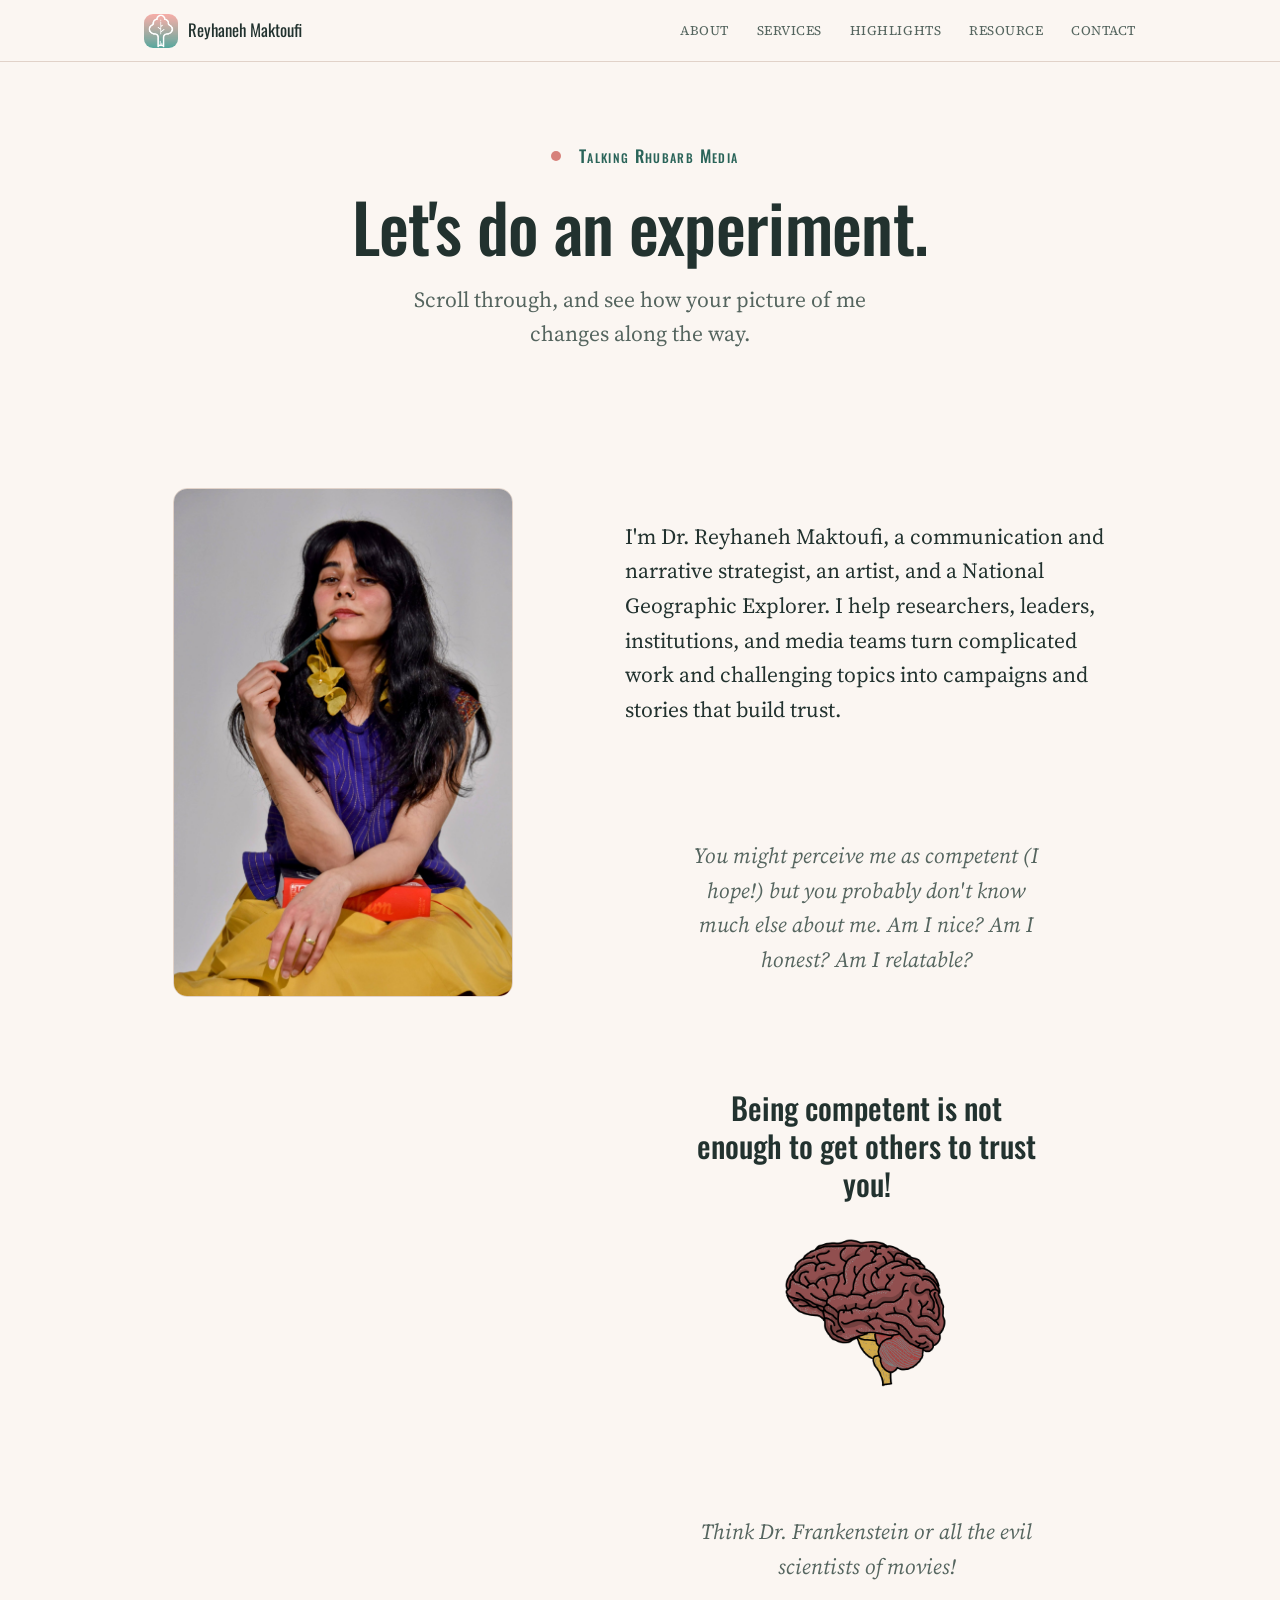
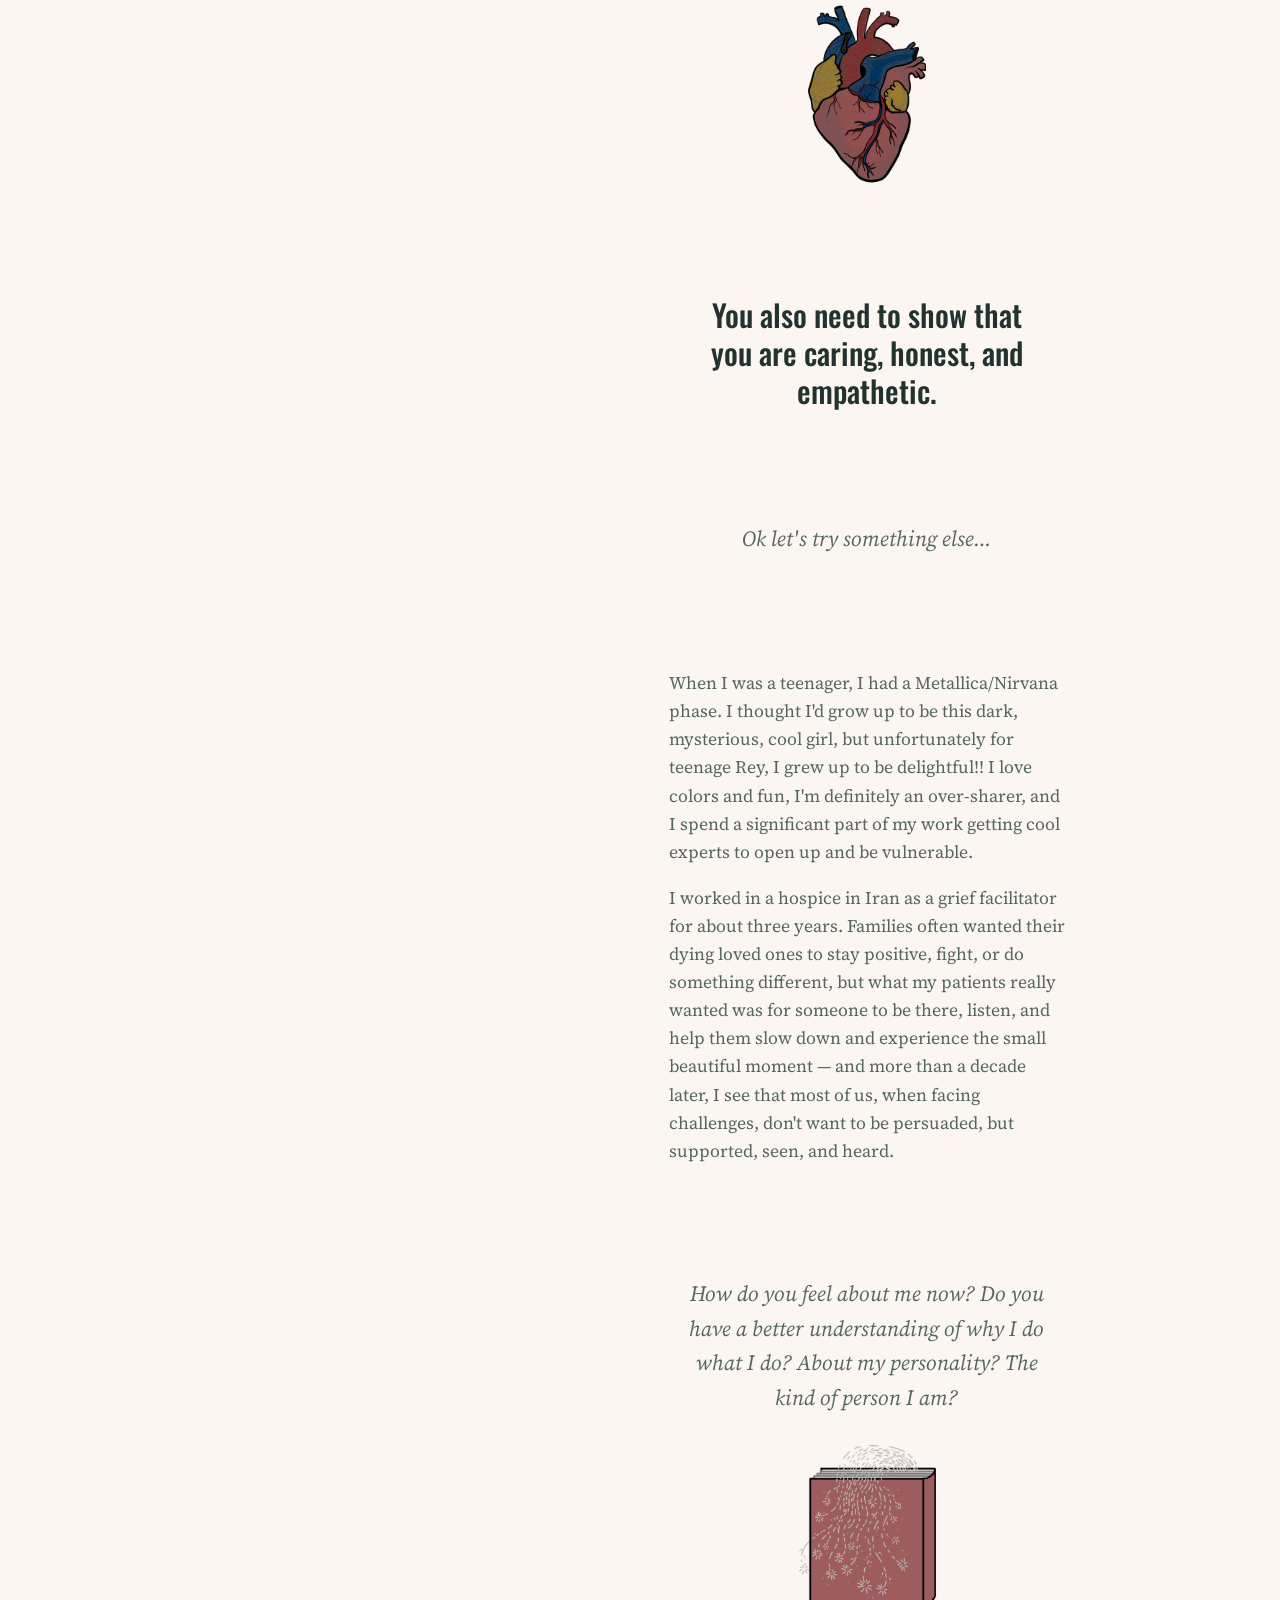
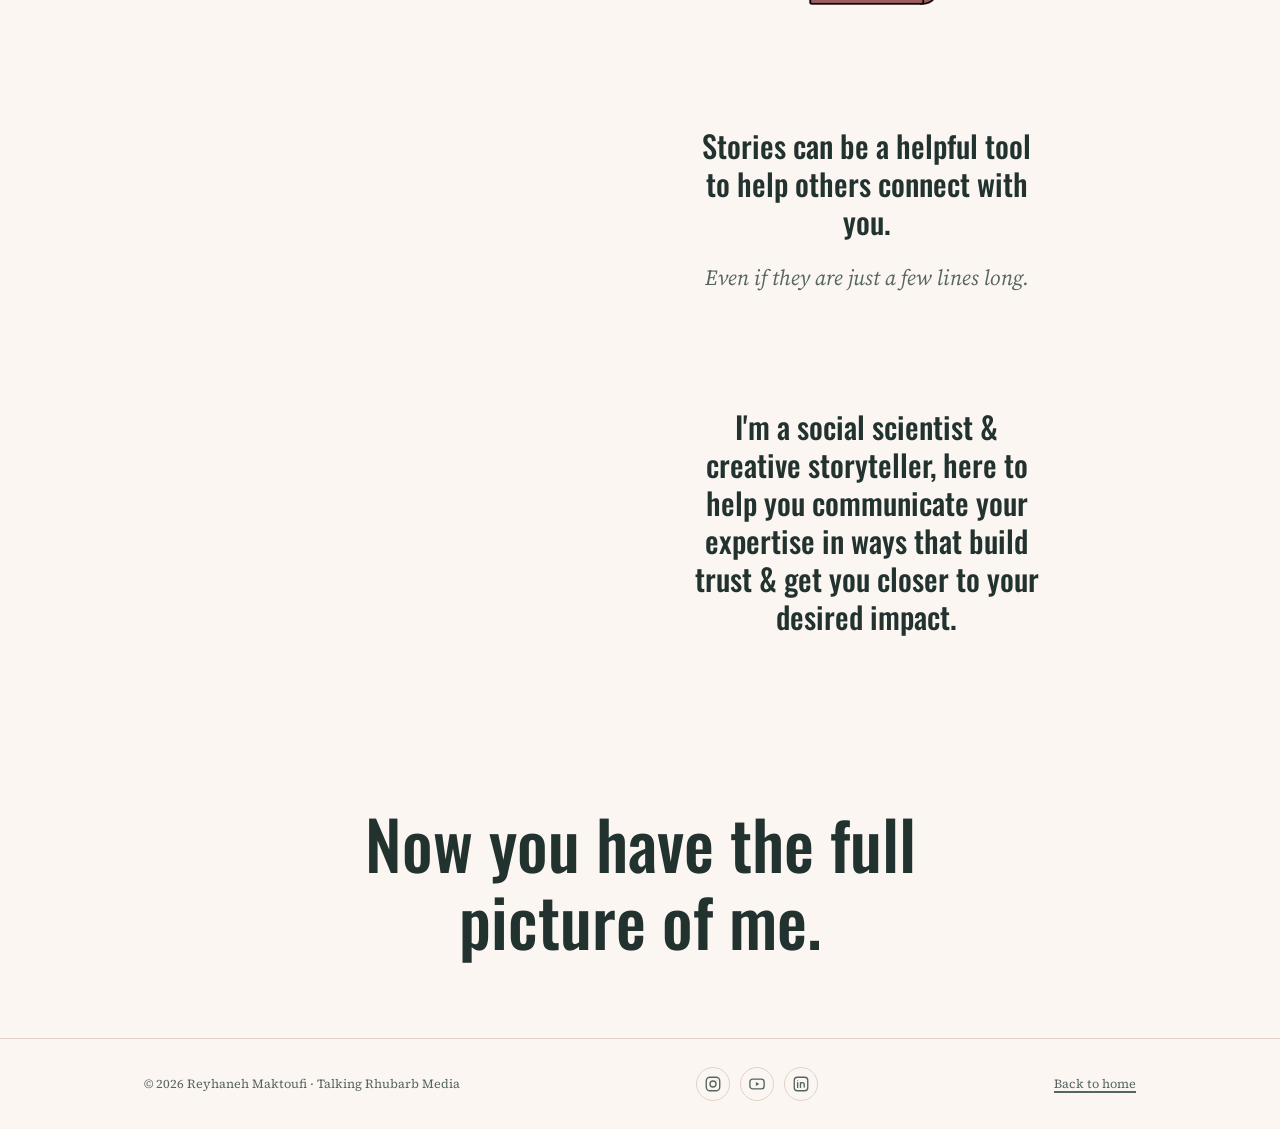
==== experiment.html @ 25749e72 "Add files via upload" ====
<!DOCTYPE html>
<html lang="en">
<head>
<meta charset="UTF-8">
<meta name="viewport" content="width=device-width, initial-scale=1.0">
<title>Let's Do an Experiment — Reyhaneh Maktoufi</title>
<meta name="description" content="A short experiment in how trust is built through storytelling, from Reyhaneh (Rey) Maktoufi.">

<link rel="preconnect" href="https://fonts.googleapis.com">
<link rel="preconnect" href="https://fonts.gstatic.com" crossorigin>
<link href="https://fonts.googleapis.com/css2?family=Oswald:wght@400;500;600;700&family=Source+Serif+4:opsz,wght@8..60,400;8..60,500;8..60,600&display=swap" rel="stylesheet">

<link rel="stylesheet" href="styles.css">
</head>
<body>

<svg width="0" height="0" style="position:absolute">
<symbol id="branch" viewBox="0 0 28 28">
  <circle cx="14" cy="14" r="5" fill="currentColor"/>
</symbol>

  <symbol id="icon-instagram" viewBox="0 0 24 24" fill="none" stroke="currentColor" stroke-width="1.8" stroke-linecap="round" stroke-linejoin="round">
    <rect x="3" y="3" width="18" height="18" rx="5"/>
    <circle cx="12" cy="12" r="4"/>
    <circle cx="17.2" cy="6.8" r="0.6" fill="currentColor" stroke="none"/>
  </symbol>
  <symbol id="icon-youtube" viewBox="0 0 24 24" fill="none" stroke="currentColor" stroke-width="1.8" stroke-linecap="round" stroke-linejoin="round">
    <rect x="2.5" y="5.5" width="19" height="13" rx="4"/>
    <path d="M10.5 9.2 L15.2 12 L10.5 14.8 Z" fill="currentColor" stroke="none"/>
  </symbol>
  <symbol id="icon-linkedin" viewBox="0 0 24 24" fill="none" stroke="currentColor" stroke-width="1.8" stroke-linecap="round" stroke-linejoin="round">
    <rect x="3" y="3" width="18" height="18" rx="4"/>
    <line x1="7.5" y1="10.2" x2="7.5" y2="16.5"/>
    <circle cx="7.5" cy="7.2" r="0.7" fill="currentColor" stroke="none"/>
    <path d="M11.3 16.5 V10.2 M11.3 12.8 c0-1.6 1.2-2.6 2.6-2.6 s2.4 1 2.4 2.8 v3.1"/>
  </symbol>
</svg>

<header class="site-header">
  <div class="wrap">
    <a class="brand" href="index.html">
      <img src="logo.jpg" alt="Talking Rhubarb Media logo">
      Reyhaneh Maktoufi
    </a>
    <nav>
      <ul class="nav-links">
        <li><a href="index.html#about">About</a></li>
        <li><a href="services.html">Services</a></li>
        <li><a href="index.html#highlights">Highlights</a></li>
        <li><a href="research-resources.html" target="_blank" rel="noopener">Resource</a></li>
        <li><a href="index.html#contact">Contact</a></li>
      </ul>
    </nav>
  </div>
</header>

<main>

  <!-- INTRO -->
  <section class="xp-header">
    <div class="wrap">
      <p class="eyebrow"><svg class="branch-mark" width="20" height="20"><use href="#branch"/></svg> Talking Rhubarb Media</p>
      <h1>Let's do an experiment.</h1>
      <p class="lede">Scroll through, and see how your picture of me changes along the way.</p>
    </div>
  </section>

  <!-- STICKY SPLIT LAYOUT -->
  <section>
    <div class="wrap xp-layout">

      <div class="xp-sticky">
        <div class="xp-frame" id="xp-frame">
          <img src="assets/portrait.jpg" alt="Reyhaneh Maktoufi" width="1365" height="2048">
        </div>
      </div>

      <div class="xp-content">

        <p class="xp-minibio">
          I'm Dr. Reyhaneh Maktoufi, a communication and narrative strategist, an artist, and
          a National Geographic Explorer. I help researchers, leaders, institutions, and media
          teams turn complicated work and challenging topics into campaigns and stories that build trust.
        </p>

        <p class="experiment-prompt">You might perceive me as competent (I hope!) but you probably don't know much else about me. Am I nice? Am I honest? Am I relatable?</p>

        <div class="experiment-beat">
          <p class="experiment-statement">Being competent is not enough to get others to trust you!</p>
          <img class="experiment-illustration" src="assets/illustration-brain.png" alt="" aria-hidden="true" loading="lazy">
        </div>

        <div class="experiment-beat">
          <p class="experiment-prompt">Think Dr. Frankenstein or all the evil scientists of movies!</p>
          <img class="experiment-illustration" src="assets/illustration-heart.png" alt="" aria-hidden="true" loading="lazy">
        </div>

        <p class="experiment-statement">You also need to show that you are caring, honest, and empathetic.</p>

        <p class="experiment-prompt">Ok let's try something else&hellip;</p>

        <div class="experiment-story">
          <p>When I was a teenager, I had a Metallica/Nirvana phase. I thought I'd grow up to be this dark, mysterious, cool girl, but unfortunately for teenage Rey, I grew up to be delightful!! I love colors and fun, I'm definitely an over-sharer, and I spend a significant part of my work getting cool experts to open up and be vulnerable.</p>
          <p>I worked in a hospice in Iran as a grief facilitator for about three years. Families often wanted their dying loved ones to stay positive, fight, or do something different, but what my patients really wanted was for someone to be there, listen, and help them slow down and experience the small beautiful moment &mdash; and more than a decade later, I see that most of us, when facing challenges, don't want to be persuaded, but supported, seen, and heard.</p>
        </div>

        <div class="experiment-beat">
          <p class="experiment-prompt">How do you feel about me now? Do you have a better understanding of why I do what I do? About my personality? The kind of person I am?</p>
          <img class="experiment-illustration" src="assets/illustration-book.png" alt="" aria-hidden="true" loading="lazy">
        </div>

        <div class="experiment-beat">
          <p class="experiment-statement">Stories can be a helpful tool to help others connect with you.</p>
          <p class="experiment-prompt">Even if they are just a few lines long.</p>
        </div>

        <p class="experiment-statement" id="xp-trigger">I'm a social scientist &amp; creative storyteller, here to help you communicate your expertise in ways that build trust &amp; get you closer to your desired impact.</p>

        <div class="xp-frame xp-frame--repeat">
          <img src="assets/portrait.jpg" alt="Reyhaneh Maktoufi" width="1365" height="2048">
        </div>

      </div>
    </div>
  </section>

  <!-- FINAL LINE -->
  <section class="xp-final">
    <div class="wrap">
      <p>Now you have the full picture of me.</p>
    </div>
  </section>


</main>

<footer class="site-footer">
  <div class="wrap">
    <span>© <span id="year"></span> Reyhaneh Maktoufi · Talking Rhubarb Media</span>
    <div class="social-icons">
      <a class="social-icon" href="https://www.instagram.com/thecosmicrey" target="_blank" rel="noopener" aria-label="Instagram">
        <svg width="18" height="18"><use href="#icon-instagram"/></svg>
      </a>
      <a class="social-icon" href="https://www.youtube.com/@reyhanehmak" target="_blank" rel="noopener" aria-label="YouTube">
        <svg width="18" height="18"><use href="#icon-youtube"/></svg>
      </a>
      <a class="social-icon" href="https://www.linkedin.com/in/reyhaneh-maktoufi-19715ba0/" target="_blank" rel="noopener" aria-label="LinkedIn">
        <svg width="18" height="18"><use href="#icon-linkedin"/></svg>
      </a>
    </div>
    <span><a href="index.html">Back to home</a></span>
  </div>
</footer>

<script>
  document.getElementById('year').textContent = new Date().getFullYear();
</script>
<script>
(function () {
  const frame = document.getElementById('xp-frame');
  const trigger = document.getElementById('xp-trigger');
  if (!frame || !trigger || !('IntersectionObserver' in window)) {
    if (frame) frame.classList.add('is-revealed');
    return;
  }

  const io = new IntersectionObserver((entries) => {
    entries.forEach((entry) => {
      if (entry.isIntersecting) {
        frame.classList.add('is-revealed');
        io.unobserve(trigger);
      }
    });
  }, { threshold: 0, rootMargin: '0px 0px -20% 0px' });

  io.observe(trigger);
})();
</script>

</body>
</html>
---- styles.css ----
/* ============================================================
   Talking Rhubarb Media — token system
   Palette sampled directly from the Talking Rhubarb logo gradient.
   ============================================================ */

:root {
  /* --- Color --- */
  --bg:          #FBF6F2;   /* warm ivory page background */
  --bg-alt:      #F4E6E1;   /* soft pink-tinted section background */
  --ink:         #22322F;   /* deep teal-charcoal — primary text */
  --ink-soft:    #55655F;   /* muted secondary text */
  --teal:        #3C8579;   /* primary accent — links, buttons, focus */
  --teal-deep:   #2A6459;   /* hover / pressed state */
  --pink:        #EDA8A1;   /* secondary accent — tags, highlights */
  --pink-deep:   #D7817A;   /* deeper pink — hover on pink elements */
  --line:        #E1D2C9;   /* hairline dividers */
  --card-bg:     #FFFFFF;

  /* --- Type --- */
  --font-display: "Oswald", sans-serif;
  --font-body:    "Source Serif 4", Georgia, serif;
  --font-mono:    "Source Serif 4", Georgia, serif;

  /* --- Scale (fluid, mobile-first) --- */
  --step-eyebrow: 0.78rem;
  --step-body:    clamp(1rem, 0.95rem + 0.2vw, 1.1rem);
  --step-lg:      clamp(1.15rem, 1.05rem + 0.4vw, 1.35rem);
  --step-h3:      clamp(1.4rem, 1.2rem + 0.9vw, 1.9rem);
  --step-h2:      clamp(1.9rem, 1.5rem + 1.8vw, 2.75rem);
  --step-h1:      clamp(2.4rem, 1.7rem + 3.2vw, 4.2rem);

  /* --- Layout --- */
  --content-w: 68rem;
  --gutter: clamp(1.25rem, 4vw, 3rem);
  --radius: 14px;
}

* { box-sizing: border-box; }

html {
  scroll-behavior: smooth;
}
@media (prefers-reduced-motion: reduce) {
  html { scroll-behavior: auto; }
  * { animation-duration: 0.001ms !important; animation-iteration-count: 1 !important; transition-duration: 0.001ms !important; }
}

body {
  margin: 0;
  background: var(--bg);
  color: var(--ink);
  font-family: var(--font-body);
  font-size: var(--step-body);
  line-height: 1.6;
  -webkit-font-smoothing: antialiased;
}

img { max-width: 100%; display: block; }

a {
  color: var(--teal);
  text-decoration-thickness: 1.5px;
  text-underline-offset: 3px;
}
a:hover { color: var(--teal-deep); }

:focus-visible {
  outline: 2.5px solid var(--teal);
  outline-offset: 3px;
}


.wrap {
  max-width: var(--content-w);
  margin-inline: auto;
  padding-inline: var(--gutter);
}

.eyebrow {
  font-family: var(--font-display);
  font-variant: small-caps;
  font-weight: 500;
  font-size: 1.05rem;
  letter-spacing: 0.08em;
  color: var(--teal-deep);
  display: inline-flex;
  align-items: center;
  gap: 0.55em;
}

h1, h2, h3 {
  font-family: var(--font-display);
  font-weight: 600;
  line-height: 1.08;
  margin: 0;
  color: var(--ink);
}
h1 { font-size: var(--step-h1); font-weight: 500; letter-spacing: -0.01em; }
h2 { font-size: var(--step-h2); }
h3 { font-size: var(--step-h3); }

p { margin: 0 0 1em; }
p:last-child { margin-bottom: 0; }

/* --- Signature element: the branch mark ---
   A simplified fork of the Talking Rhubarb tree, used as a
   section divider / bullet in place of generic rules or numbers. */
.branch-mark {
  width: 28px;
  height: 28px;
  flex-shrink: 0;
  color: var(--pink-deep);
}
.branch-divider {
  display: flex;
  justify-content: center;
  padding-block: 1rem;
  color: var(--line);
}
.branch-divider .branch-mark { width: 34px; height: 34px; color: var(--teal); opacity: 0.55; }

/* --- Header / nav --- */
.site-header {
  position: sticky;
  top: 0;
  z-index: 20;
  background: rgba(251, 246, 242, 0.88);
  backdrop-filter: blur(8px);
  border-bottom: 1px solid var(--line);
}
.site-header .wrap {
  display: flex;
  align-items: center;
  justify-content: space-between;
  gap: 1rem;
  padding-block: 0.85rem;
}
.brand {
  display: flex;
  align-items: center;
  gap: 0.65rem;
  font-family: var(--font-display);
  font-size: 1.05rem;
  color: var(--ink);
  text-decoration: none;
}
.brand img {
  width: 34px;
  height: 34px;
  border-radius: 9px;
}
.brand:hover { color: var(--ink); }

.nav-links {
  display: flex;
  gap: clamp(1rem, 3vw, 1.75rem);
  list-style: none;
  margin: 0;
  padding: 0;
  font-family: var(--font-mono);
  font-size: 0.82rem;
  letter-spacing: 0.04em;
  text-transform: uppercase;
}
.nav-links a {
  color: var(--ink-soft);
  text-decoration: none;
}
.nav-links a:hover { color: var(--teal-deep); }

/* --- Hero --- */


.hero {
  padding-block: clamp(3.5rem, 10vw, 7rem) clamp(1.5rem, 4vw, 2.5rem);
}
.hero .eyebrow { margin-bottom: 1.25rem; }
.hero h1 { max-width: 18ch; }
.hero .lede {
  margin-top: 1.5rem;
  max-width: 42ch;
  font-size: var(--step-lg);
  color: var(--ink-soft);
}
.hero-actions {
  display: flex;
  flex-wrap: wrap;
  gap: 0.85rem;
  margin-top: 1rem;
}

.hero-grid {
  display: grid;
  grid-template-columns: 1fr;
  gap: 2.5rem;
  align-items: center;
}
@media (min-width: 780px) {
  .hero-grid { grid-template-columns: 1.15fr 0.85fr; }
}

.hero-image {
  width: 100%;
  max-width: 320px;
  justify-self: center;
  transition: transform 0.25s ease-out;
  will-change: transform;
}

/* --- Experiment CTA banner --- */
.experiment-cta {
  padding-block: clamp(1.5rem, 4vw, 2.5rem);
}
.experiment-cta-inner {
  background: var(--bg-alt);
  border: 1px solid var(--line);
  border-radius: var(--radius);
  padding: clamp(1.5rem, 4vw, 2.25rem) clamp(1.5rem, 5vw, 2.5rem);
  display: flex;
  flex-wrap: wrap;
  align-items: center;
  justify-content: space-between;
  gap: 1.5rem;
}
.experiment-cta-text {
  font-family: var(--font-display);
  font-size: var(--step-h3);
  font-weight: 500;
  color: var(--ink);
  max-width: 34ch;
  margin: 0;
}
.btn-lg {
  padding: 1em 2em;
  font-size: 1rem;
  flex-shrink: 0;
}

.btn {
  display: inline-flex;
  align-items: center;
  gap: 0.5em;
  padding: 0.75em 1.4em;
  border-radius: 999px;
  font-family: var(--font-mono);
  font-size: 0.85rem;
  letter-spacing: 0.03em;
  text-decoration: none;
  border: 1.5px solid transparent;
  transition: transform 0.15s ease, background 0.15s ease, color 0.15s ease;
}
.btn:hover { transform: translateY(-1px); }
.btn-primary {
  background: var(--teal);
  color: #fff;
}
.btn-primary:hover { background: var(--teal-deep); color: #fff; }
.btn-ghost {
  border-color: var(--ink);
  color: var(--ink);
}
.btn-ghost:hover { border-color: var(--teal-deep); color: var(--teal-deep); }

/* --- Section shells --- */
section { padding-block: clamp(2.5rem, 6vw, 4.5rem); }
.section-alt { background: var(--bg-alt); }
.section-head { max-width: 46ch; margin-bottom: clamp(2rem, 5vw, 3rem); }
.section-head .eyebrow { margin-bottom: 0.85rem; }

/* --- About --- */
.about-grid {
  display: grid;
  gap: clamp(2rem, 5vw, 3.5rem);
  grid-template-columns: 1fr;
}
@media (min-width: 780px) {
  .about-grid { grid-template-columns: 0.85fr 1.15fr; align-items: start; }
}

.about-photo {
  width: 100%;
  aspect-ratio: 1365 / 2048;
  object-fit: cover;
  object-position: top center;
  border-radius: var(--radius);
  background: transparent;
  display: block;
}

.about-copy p { color: var(--ink-soft); }
.about-copy p:first-child { color: var(--ink); font-size: var(--step-lg); }

/* --- Experiment page: shared text beats (also used on experiment.html) --- */
.experiment-beat {
  display: flex;
  flex-direction: column;
  align-items: center;
  gap: 1.25rem;
}

.experiment-prompt {
  font-family: var(--font-body);
  font-style: italic;
  color: var(--ink-soft);
  font-size: var(--step-lg);
  max-width: 34ch;
  margin: 0;
}

.experiment-statement {
  font-family: var(--font-display);
  font-weight: 500;
  color: var(--ink);
  font-size: var(--step-h3);
  line-height: 1.25;
  max-width: 22ch;
  margin: 0;
}
.experiment-statement em {
  font-family: var(--font-body);
  font-style: italic;
  font-weight: 400;
  font-size: var(--step-lg);
  color: var(--ink-soft);
  display: block;
  margin-top: 0.6rem;
}
.experiment-statement--tagline {
  max-width: 26ch;
}

.experiment-story {
  max-width: 44ch;
  text-align: left;
  color: var(--ink-soft);
}

.experiment-illustration {
  width: 100%;
  max-width: 180px;
  color: var(--teal);
}

/* --- Experiment page: sticky split layout --- */
.xp-header {
  padding-block: clamp(3rem, 8vw, 5rem) clamp(1rem, 3vw, 2rem);
  text-align: center;
}
.xp-header .eyebrow { justify-content: center; margin-bottom: 1.25rem; }
.xp-header h1 { max-width: 20ch; margin-inline: auto; }
.xp-header .lede {
  max-width: 42ch;
  margin: 1.25rem auto 0;
  font-size: var(--step-lg);
  color: var(--ink-soft);
}

.xp-layout {
  display: grid;
  grid-template-columns: 1fr;
  gap: clamp(2.5rem, 6vw, 3.5rem);
  padding-block: clamp(1rem, 3vw, 2rem) clamp(2.5rem, 6vw, 4rem);
}
@media (min-width: 900px) {
  .xp-layout { grid-template-columns: 0.85fr 1.15fr; align-items: start; }
}

.xp-sticky {
  display: flex;
  justify-content: center;
}
@media (min-width: 900px) {
  .xp-sticky {
    position: sticky;
    top: clamp(5.5rem, 12vh, 7.5rem);
  }
}

.xp-frame {
  width: 100%;
  max-width: 340px;
  overflow: hidden;
  border: 1px solid var(--line);
  border-radius: var(--radius);
  background: var(--card-bg);
  max-height: 114px;
  transition: max-height 1.3s cubic-bezier(0.2, 0.8, 0.2, 1);
}
.xp-frame.is-revealed {
  max-height: 600px;
}
.xp-frame img {
  width: 100%;
  height: auto;
  display: block;
}

/* On mobile the sticky reveal is out of view by the time it triggers,
   so repeat the full photo once, right before the closing line. */
.xp-frame--repeat {
  display: none;
  max-height: none;
}
@media (max-width: 899.98px) {
  .xp-frame--repeat { display: block; }
}
@media (min-width: 900px) {
  .xp-frame--repeat { display: none !important; }
}

.xp-content {
  display: flex;
  flex-direction: column;
  align-items: center;
  text-align: center;
  gap: clamp(4rem, 12vw, 7rem);
}
.xp-content > :first-child { margin-top: clamp(1rem, 4vw, 2rem); }

.xp-minibio {
  max-width: 44ch;
  text-align: left;
  font-size: var(--step-lg);
  color: var(--ink);
  margin: 0;
}

.xp-final {
  text-align: center;
  padding-block: clamp(1rem, 4vw, 2rem) clamp(3rem, 8vw, 5rem);
}
.xp-final p {
  font-family: var(--font-display);
  font-weight: 500;
  font-size: var(--step-h1);
  color: var(--ink);
  max-width: 16ch;
  margin: 0 auto;
  line-height: 1.15;
}

.tags {
  display: flex;
  flex-wrap: wrap;
  gap: 0.6rem;
  margin-top: 1.75rem;
  list-style: none;
  padding: 0;
}
.tags li {
  font-family: var(--font-mono);
  font-size: 0.78rem;
  letter-spacing: 0.02em;
  padding: 0.45em 0.9em;
  border-radius: 999px;
  background: var(--card-bg);
  border: 1px solid var(--line);
  color: var(--ink-soft);
}

/* --- Work --- */
.work-grid {
  display: grid;
  gap: 1.25rem;
  grid-template-columns: 1fr;
}
@media (min-width: 640px) {
  .work-grid { grid-template-columns: repeat(2, 1fr); }
}
@media (min-width: 980px) {
  .work-grid { grid-template-columns: repeat(3, 1fr); }
}
.work-card {
  background: var(--card-bg);
  border: 1px solid var(--line);
  border-radius: var(--radius);
  padding: 1.6rem;
  display: flex;
  flex-direction: column;
  gap: 0.9rem;
}
.work-card .branch-mark { color: var(--pink-deep); }
.work-card h3 { font-size: var(--step-lg); font-family: var(--font-body); font-weight: 600; }
.work-card p { color: var(--ink-soft); font-size: 0.94rem; }

.btn-small {
  padding: 0.55em 1.1em;
  font-size: 0.78rem;
  align-self: flex-start;
  margin-top: auto;
}

.affiliations {
  margin-top: clamp(2.5rem, 6vw, 3.5rem);
  padding-top: clamp(1.5rem, 4vw, 2rem);
  border-top: 1px solid var(--line);
}
.affiliations .eyebrow { margin-bottom: 1rem; }
.affiliations-list {
  display: flex;
  flex-wrap: wrap;
  gap: 0.75rem 1.75rem;
  list-style: none;
  padding: 0;
  margin: 0;
  font-family: var(--font-display);
  font-size: 1.05rem;
  color: var(--ink-soft);
}

/* --- Videos --- */
.video-grid {
  display: grid;
  gap: 1.25rem;
  grid-template-columns: 1fr;
}
@media (min-width: 640px) {
  .video-grid { grid-template-columns: repeat(2, 1fr); }
}
@media (min-width: 980px) {
  .video-grid { grid-template-columns: repeat(4, 1fr); }
}
.video-card {
  display: block;
  text-decoration: none;
  color: var(--ink);
}
.video-card img {
  width: 100%;
  aspect-ratio: 16 / 9;
  object-fit: cover;
  border-radius: var(--radius);
  border: 1px solid var(--line);
  margin-bottom: 0.6rem;
  transition: transform 0.2s ease;
}
.video-card:hover img { transform: translateY(-2px); }
.video-card h3 {
  font-family: var(--font-body);
  font-weight: 600;
  font-size: 0.95rem;
  color: var(--ink);
}

/* --- Contact --- */
.contact {
  display: grid;
  gap: clamp(2rem, 5vw, 3rem);
  grid-template-columns: 1fr;
  align-items: start;
}
@media (min-width: 780px) {
  .contact { grid-template-columns: 1.1fr 0.9fr; }
}
.contact h2 { max-width: 14ch; }
.contact .lede { color: var(--ink-soft); margin-top: 1rem; max-width: 38ch; }
.contact-card {
  background: var(--card-bg);
  border: 1px solid var(--line);
  border-radius: var(--radius);
  padding: 1.75rem;
}
.contact-row {
  display: flex;
  justify-content: space-between;
  align-items: center;
  gap: 1rem;
  padding-block: 0.85rem;
  border-bottom: 1px solid var(--line);
}
.contact-row:last-child { border-bottom: none; }
.contact-row span:first-child {
  font-family: var(--font-mono);
  font-size: 0.78rem;
  letter-spacing: 0.03em;
  text-transform: uppercase;
  color: var(--ink-soft);
}
.contact-row a { font-weight: 500; }

.social-icons {
  display: flex;
  align-items: center;
  gap: 0.6rem;
}
.social-icon {
  display: inline-flex;
  align-items: center;
  justify-content: center;
  width: 34px;
  height: 34px;
  border-radius: 999px;
  border: 1px solid var(--line);
  color: var(--ink-soft);
  transition: color 0.15s ease, border-color 0.15s ease, transform 0.15s ease;
}
.social-icon:hover {
  color: var(--teal-deep);
  border-color: var(--teal-deep);
  transform: translateY(-1px);
}

/* --- Clients --- */
.clients-grid {
  display: grid;
  grid-template-columns: repeat(2, 1fr);
  gap: 1rem;
  list-style: none;
  padding: 0;
  margin: 0;
}
@media (min-width: 640px) {
  .clients-grid { grid-template-columns: repeat(3, 1fr); }
}
@media (min-width: 980px) {
  .clients-grid { grid-template-columns: repeat(6, 1fr); }
}
.clients-grid li {
  background: var(--card-bg);
  border: 1px solid var(--line);
  border-radius: var(--radius);
  padding: 1.25rem 1rem;
  display: flex;
  align-items: center;
  justify-content: center;
  text-align: center;
  min-height: 84px;
  font-family: var(--font-mono);
  font-size: 0.85rem;
  color: var(--ink-soft);
}
.clients-grid img {
  max-height: 40px;
  width: auto;
  filter: grayscale(1);
  opacity: 0.75;
  transition: filter 0.2s ease, opacity 0.2s ease;
}
.clients-grid li:hover img {
  filter: grayscale(0);
  opacity: 1;
}

/* --- Footer --- */
.site-footer {
  border-top: 1px solid var(--line);
  padding-block: 1.75rem;
}
.site-footer .wrap {
  display: flex;
  flex-wrap: wrap;
  gap: 0.75rem 1.5rem;
  justify-content: space-between;
  align-items: center;
  font-family: var(--font-mono);
  font-size: 0.78rem;
  color: var(--ink-soft);
}
.site-footer a { color: var(--ink-soft); }

/* --- Services page --- */
.services-list {
  display: flex;
  flex-direction: column;
  gap: clamp(3rem, 7vw, 4.5rem);
}
.service-row {
  display: grid;
  grid-template-columns: 1fr;
  gap: 1.75rem;
  align-items: center;
}
@media (min-width: 780px) {
  .service-row { grid-template-columns: 1fr 1.2fr; }
  .service-row-reverse .service-photo { order: 2; }
}
.service-photo {
  width: 100%;
  aspect-ratio: 4 / 3;
  object-fit: cover;
  border-radius: var(--radius);
  border: 1px solid var(--line);
}
.service-content h3 {
  font-family: var(--font-body);
  font-weight: 600;
  font-size: var(--step-h3);
  margin-bottom: 0.75rem;
}
.service-content p { color: var(--ink-soft); }

.simple-header {
  display: flex;
  align-items: center;
  justify-content: space-between;
  gap: 1rem;
  padding-block: clamp(1.5rem, 4vw, 2.5rem);
  border-bottom: 1px solid var(--line);
}

.citation-list {
  list-style: none;
  padding: 0;
  margin: 0;
  display: flex;
  flex-direction: column;
  gap: 0;
}
.citation-list li {
  color: var(--ink-soft);
  font-size: 0.95rem;
  line-height: 1.65;
  padding-block: 1.1rem;
  border-bottom: 1px solid var(--line);
}
.citation-list li:last-child { border-bottom: none; }

/* --- Research & Resources page --- */
.resource-grid {
  display: grid;
  gap: 1.25rem;
  grid-template-columns: 1fr;
}
@media (min-width: 640px) {
  .resource-grid { grid-template-columns: repeat(2, 1fr); }
}
@media (min-width: 980px) {
  .resource-grid { grid-template-columns: repeat(3, 1fr); }
}
.resource-card {
  background: var(--card-bg);
  border: 1px solid var(--line);
  border-radius: var(--radius);
  overflow: hidden;
  display: flex;
  flex-direction: column;
}
.resource-card img {
  width: 100%;
  aspect-ratio: 16 / 10;
  object-fit: cover;
}
.resource-card .resource-body {
  padding: 1.4rem;
  display: flex;
  flex-direction: column;
  gap: 0.6rem;
}
.resource-card h3 {
  font-family: var(--font-body);
  font-weight: 600;
  font-size: var(--step-lg);
}
.resource-card p { color: var(--ink-soft); font-size: 0.94rem; }
.resource-card .item-link {
  font-family: var(--font-mono);
  font-size: 0.78rem;
  color: var(--teal-deep);
}
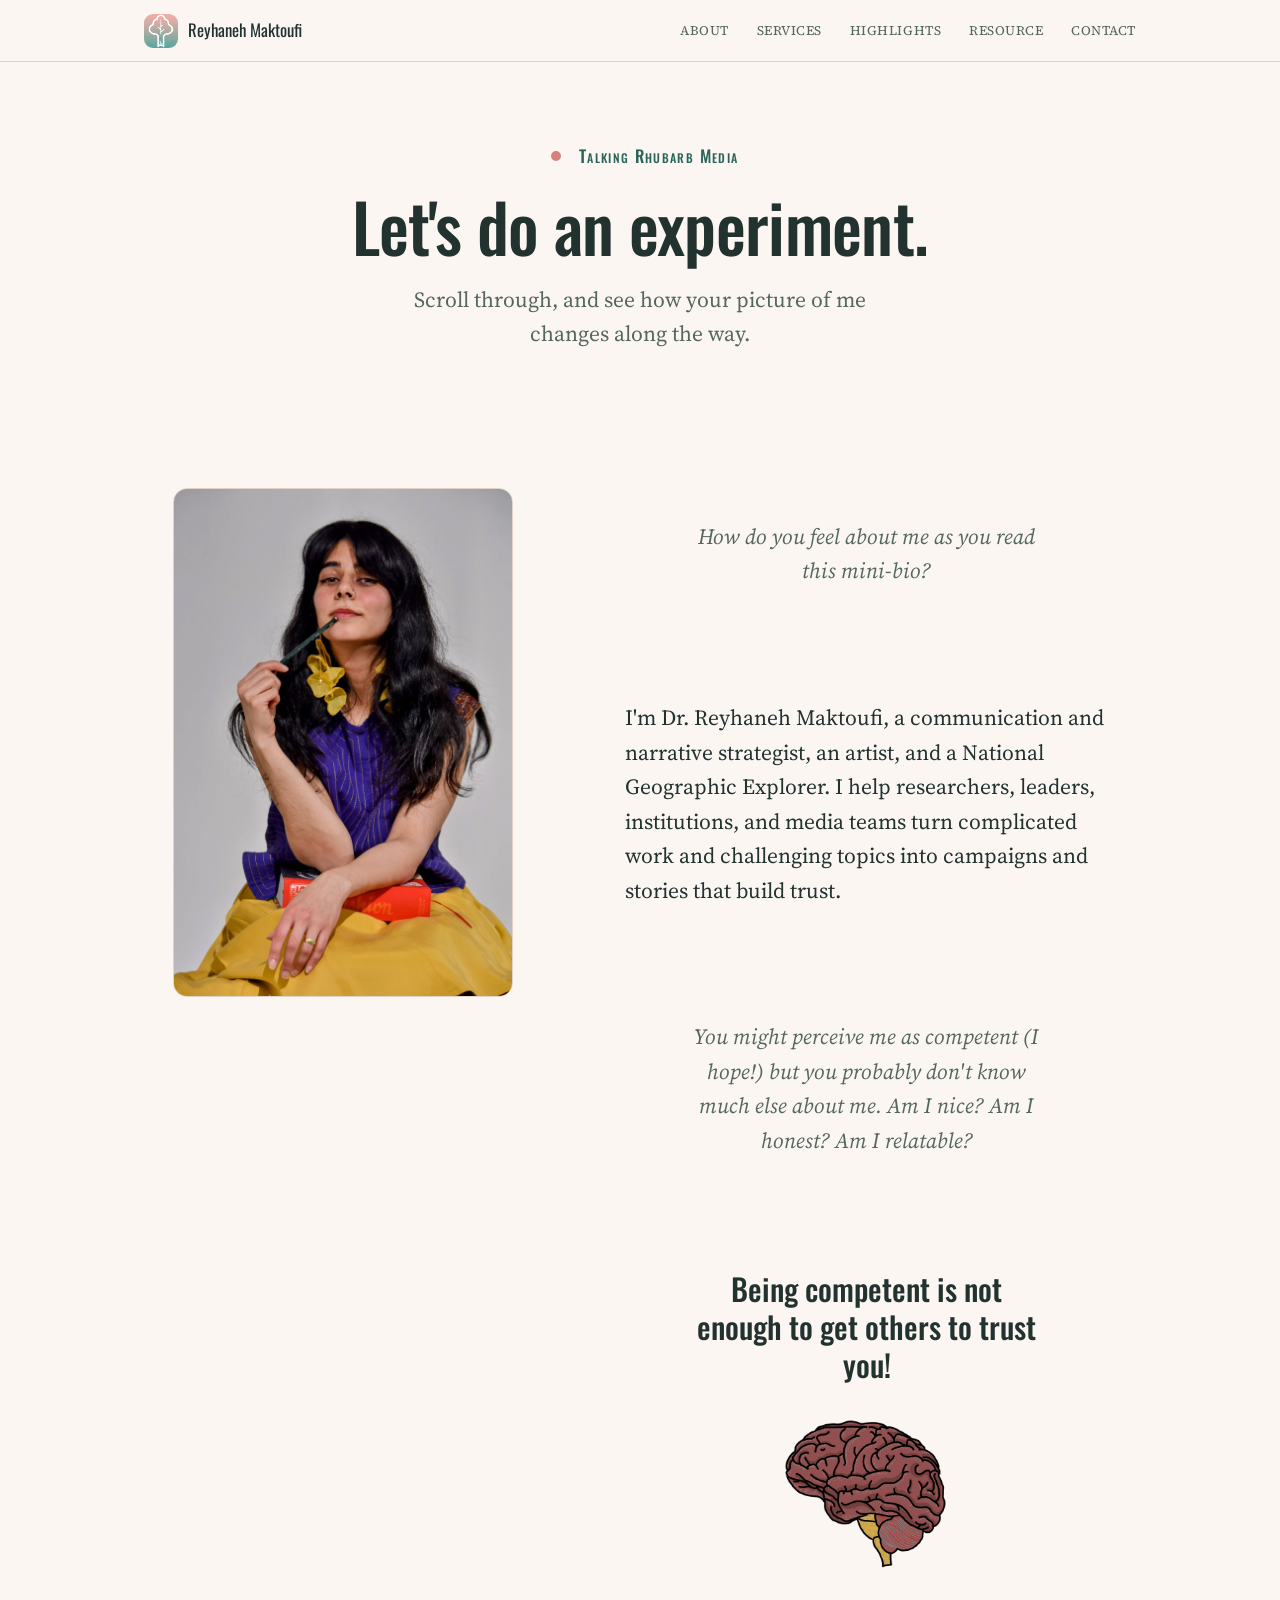
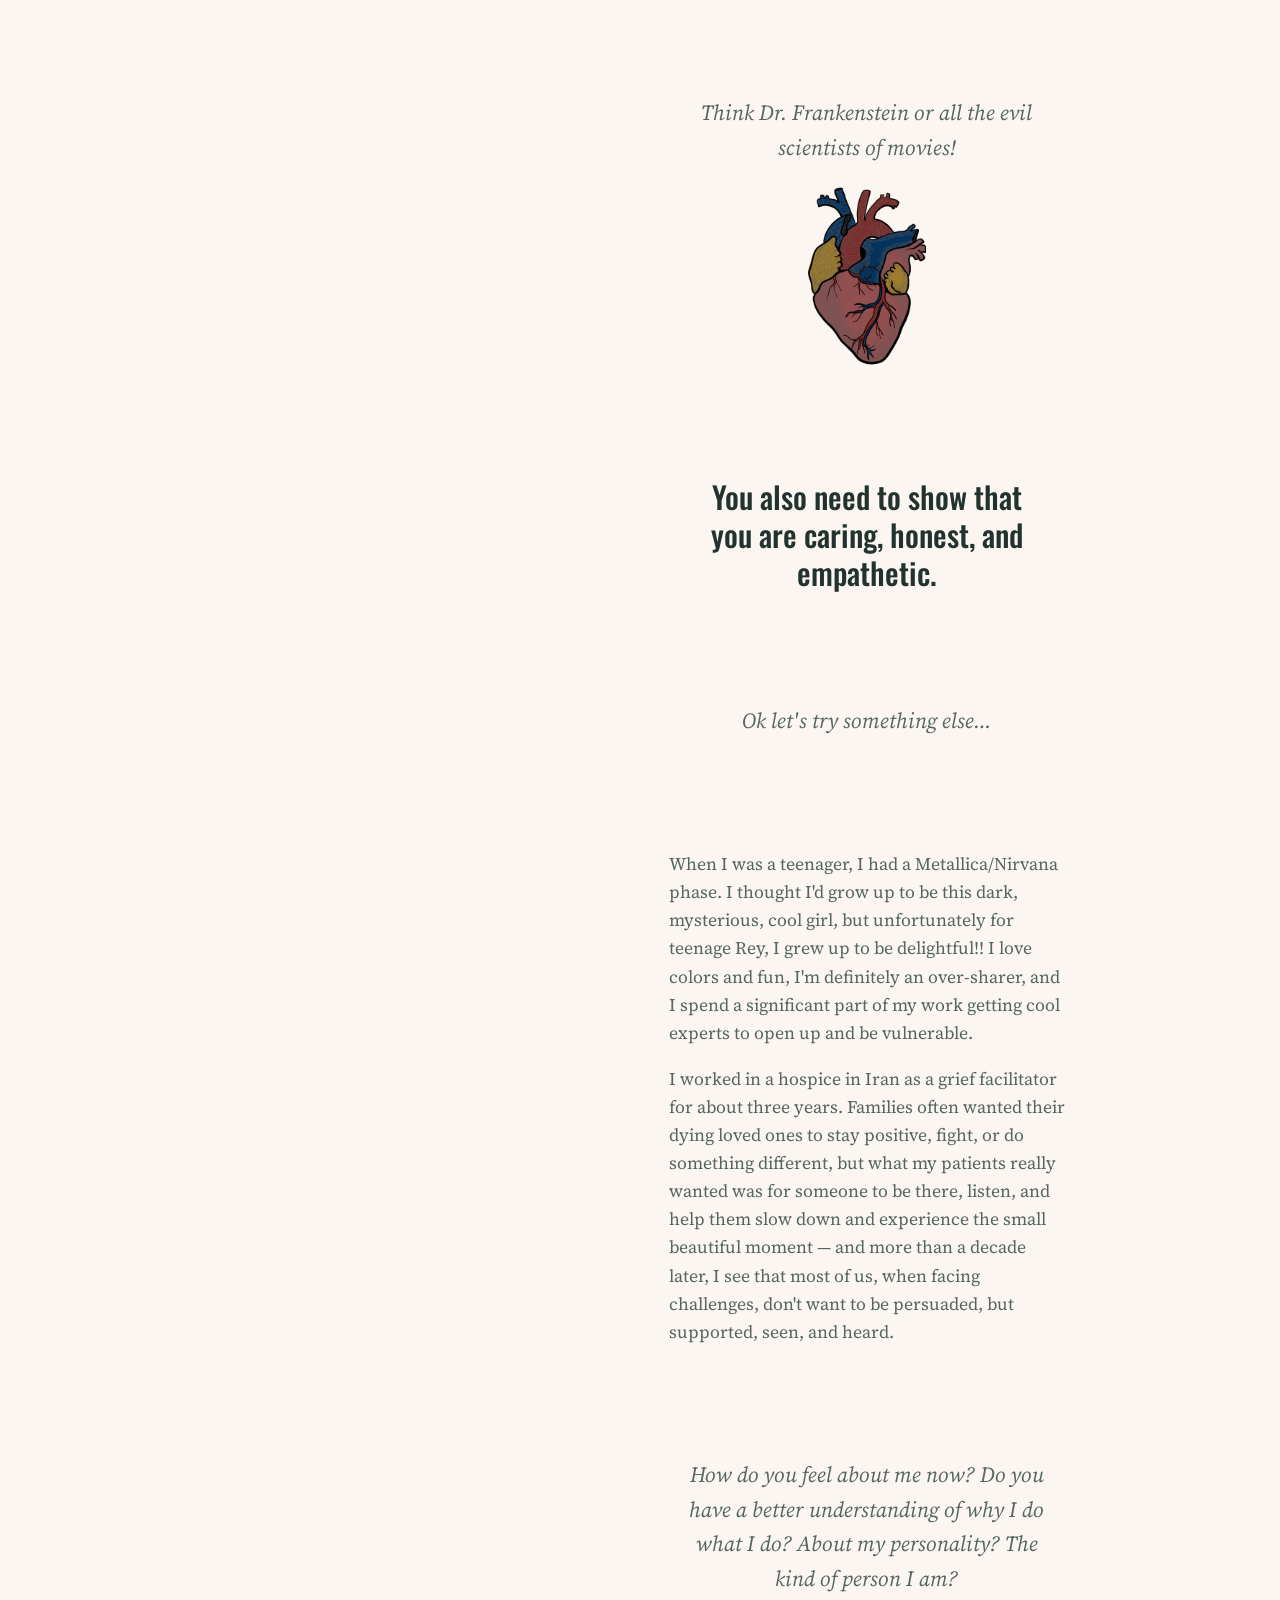
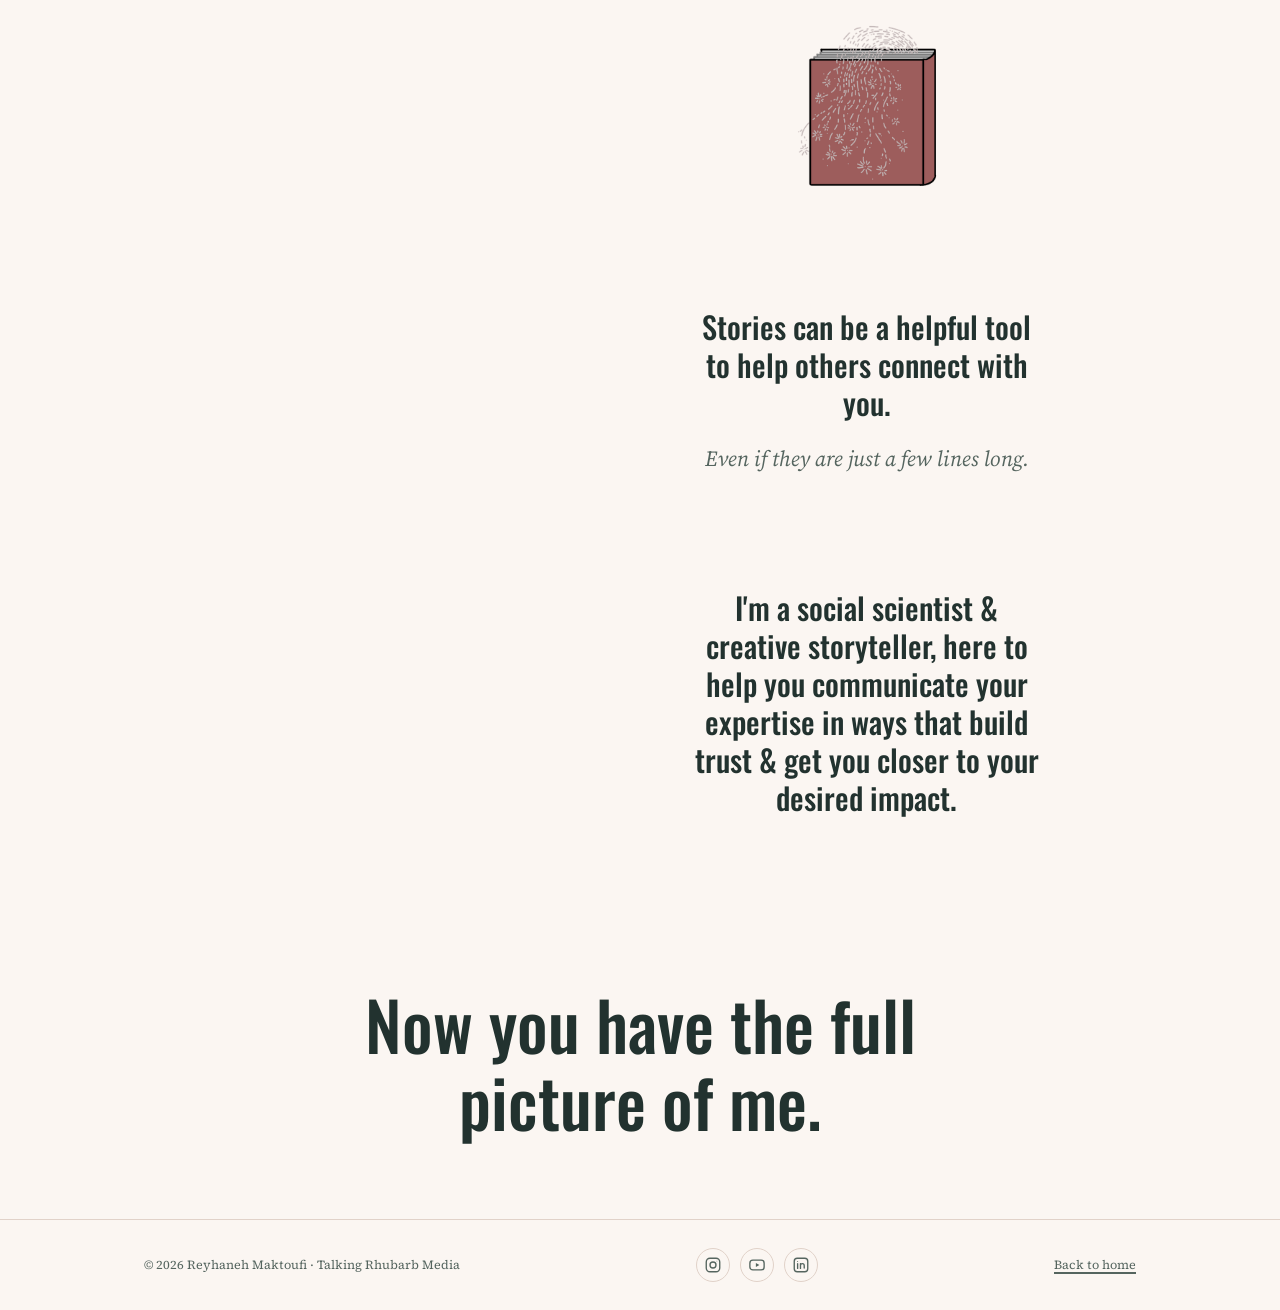
==== commit 689ad5ea: "Update experiment.html" ====
--- a/experiment.html
+++ b/experiment.html
@@ -76,6 +76,8 @@
       </div>
 
       <div class="xp-content">
+
+     <p class="experiment-prompt">How do you feel about me as you read this mini-bio?</p>
 
         <p class="xp-minibio">
           I'm Dr. Reyhaneh Maktoufi, a communication and narrative strategist, an artist, and
